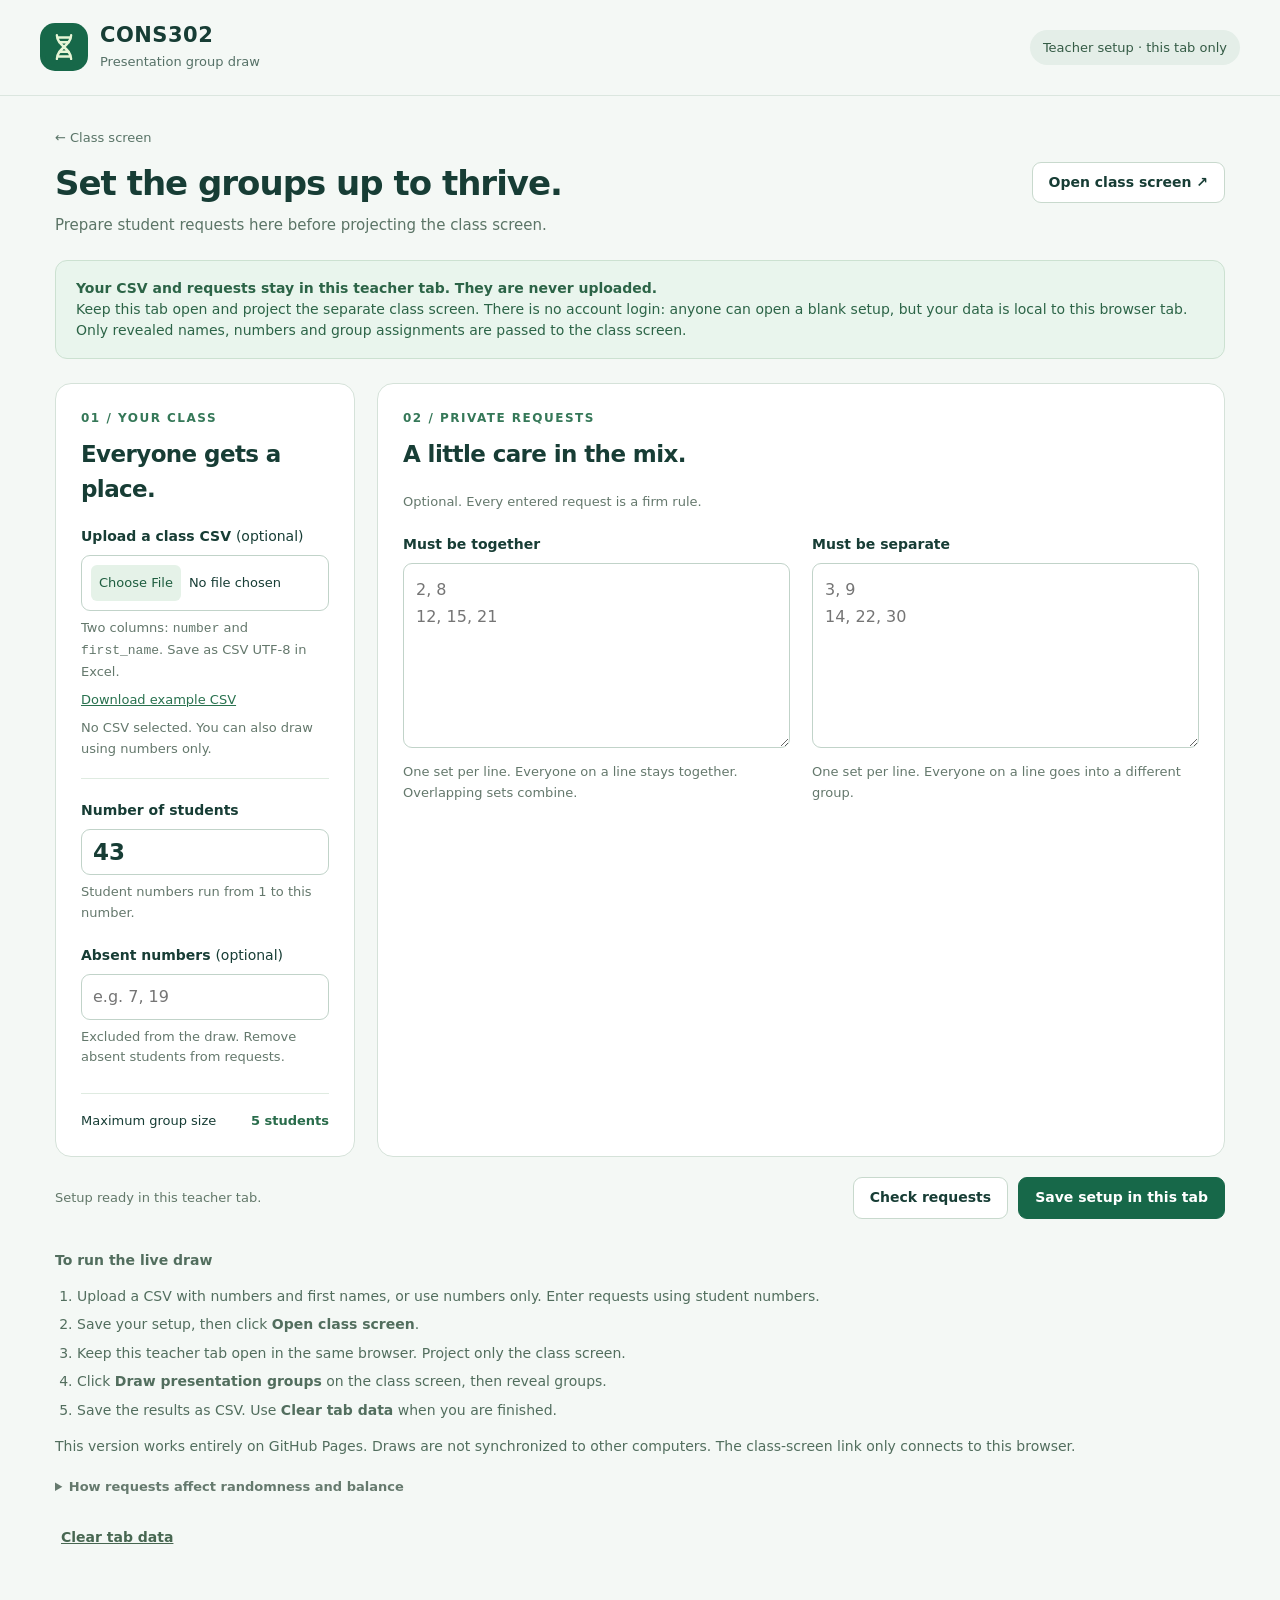
==== teacher.html @ 5602c48c "website initiatino" ====
<!doctype html><html lang="en"><head><meta charset="utf-8"><meta name="viewport" content="width=device-width,initial-scale=1"><title>Teacher Setup · CONS302 Presentation Group Draw</title><meta name="robots" content="noindex"><link rel="icon" href="favicon.svg" type="image/svg+xml"><link rel="stylesheet" href="styles.css"><script type="module" src="teacher.js"></script></head><body><header class="site-header"><a href="index.html" class="course-brand"><span class="brand-icon"><img src="favicon.svg" alt=""></span><span><strong>CONS302</strong><small>Presentation group draw</small></span></a><span class="private-badge">Teacher setup · this tab only</span></header><main class="teacher-main"><div class="teacher-heading"><div><a href="index.html" class="back-link">← Class screen</a><h1>Set the groups up to thrive.</h1><p>Prepare student requests here before projecting the class screen.</p></div><a id="open" class="button secondary" href="#" target="_blank" rel="noopener noreferrer" aria-disabled="true">Open class screen ↗</a></div><div class="privacy-note"><p><strong>Your CSV and requests stay in this teacher tab. They are never uploaded.</strong><br>Keep this tab open and project the separate class screen. There is no account login: anyone can open a blank setup, but your data is local to this browser tab. Only revealed names, numbers and group assignments are passed to the class screen.</p></div><div id="error" class="notice error message" role="alert" hidden></div><div id="notice" class="notice success message" role="status" hidden></div><p id="storage-warning" class="offline-warning" hidden></p><div id="locked" class="locked-banner" hidden><div><strong>The current draw is locked.</strong><p id="locked-info"></p></div><div class="result-actions"><button id="download" class="button secondary" hidden>Save current results</button><button id="reset" class="button secondary">Start a new draw</button></div></div><form id="form"><fieldset id="fields" class="teacher-fields"><section class="setup-card"><span class="section-label">01 / YOUR CLASS</span><h2>Everyone gets a place.</h2><div class="csv-upload"><label for="csv-file">Upload a class CSV <span>(optional)</span></label><input id="csv-file" type="file" accept=".csv,text/csv" aria-describedby="csv-help roster-status"><p id="csv-help" class="field-help">Two columns: <code>number</code> and <code>first_name</code>. Save as CSV UTF-8 in Excel.</p><a class="help-link csv-template" href="roster-template.csv" download>Download example CSV</a><p id="roster-status" class="field-help" role="status"></p><details id="roster-preview" class="roster-preview" hidden><summary>Review imported names</summary><div class="roster-scroll"><table><thead><tr><th scope="col">Number</th><th scope="col">First name</th></tr></thead><tbody id="roster-list"></tbody></table></div></details><button id="remove-roster" class="button text" type="button" hidden>Remove names / use numbers only</button></div><label for="count">Number of students</label><input id="count" type="number" min="1" max="100" value="43" required><p id="count-help" class="field-help">Student numbers run from 1 to this number.</p><label for="absent">Absent numbers <span>(optional)</span></label><input id="absent" placeholder="e.g. 7, 19" autocomplete="off"><p class="field-help">Excluded from the draw. Remove absent students from requests.</p><div class="capacity"><span>Maximum group size</span><strong>5 students</strong></div></section><section class="setup-card requests-card"><span class="section-label">02 / PRIVATE REQUESTS</span><h2>A little care in the mix.</h2><p class="field-help">Optional. Every entered request is a firm rule.</p><div class="request-columns"><div><label for="together">Must be together</label><textarea id="together" placeholder="2, 8&#10;12, 15, 21" spellcheck="false" autocomplete="off"></textarea><p class="field-help">One set per line. Everyone on a line stays together. Overlapping sets combine.</p></div><div><label for="apart">Must be separate</label><textarea id="apart" placeholder="3, 9&#10;14, 22, 30" spellcheck="false" autocomplete="off"></textarea><p class="field-help">One set per line. Everyone on a line goes into a different group.</p></div></div></section></fieldset><div class="save-bar"><span id="save-status">Ready to prepare your class.</span><div><button id="check" class="button secondary" type="button">Check requests</button><button id="save" class="button" type="submit">Save setup in this tab</button></div></div></form><div class="guide"><p><strong>To run the live draw</strong></p><ol><li>Upload a CSV with numbers and first names, or use numbers only. Enter requests using student numbers.</li><li>Save your setup, then click <strong>Open class screen</strong>.</li><li>Keep this teacher tab open in the same browser. Project only the class screen.</li><li>Click <strong>Draw presentation groups</strong> on the class screen, then reveal groups.</li><li>Save the results as CSV. Use <strong>Clear tab data</strong> when you are finished.</li></ol><p>This version works entirely on GitHub Pages. Draws are not synchronized to other computers. The class-screen link only connects to this browser.</p></div><details class="draw-explanation"><summary>How requests affect randomness and balance</summary><p>The app uses the fewest groups needed and first tries to balance their sizes. Sizes may vary to honor requests. With requests, randomized search finds a valid arrangement; it does not give every possible arrangement an equal probability. No rule is silently ignored.</p></details><button id="clear" class="button text" style="margin-top:20px">Clear tab data</button></main><dialog id="confirm-dialog"><h2 id="confirm-title">Start a new draw?</h2><p id="confirm-description"></p><div class="result-actions"><button id="cancel" class="button secondary">Cancel</button><button id="confirm" class="button">Confirm</button></div></dialog><noscript><p class="notice error">Enable JavaScript to use teacher setup.</p></noscript></body></html>
---- styles.css ----
/* CONS302 — no external fonts, scripts or services */
:root{--background:#f4f8f5;--primary:#176849;--border:#d4e2db;color-scheme:light}button,input,textarea{font:inherit}input,textarea{width:100%;border:1px solid #c1d3c9;padding:11px;background:white;color:#173d35}input:focus,textarea:focus{outline:3px solid #a8dabe;outline-offset:1px}button:disabled{opacity:.5}.button{display:inline-flex;align-items:center;justify-content:center;gap:8px;background:#176849;color:white;border:1px solid #176849;border-radius:9px;min-height:41px;padding:10px 16px;font-weight:650;font-size:14px;text-decoration:none;line-height:1.35}.button:hover:not(:disabled){background:#125739}.button.secondary{background:white;color:#173d35;border-color:#c8d9cd}.button.secondary:hover:not(:disabled){background:#e5f0e8}.button.text{background:none;color:#476751;border:0;text-decoration:underline;padding:6px}.brand-icon img{width:38px;height:38px}.section-label{font-size:12px}.message{white-space:pre-line}[hidden]{display:none!important}fieldset{border:0;padding:0;margin:0;min-width:0}dialog{border:1px solid #d4e2db;border-radius:16px;padding:25px;color:#173d35;max-width:440px;width:calc(100% - 36px)}dialog::backdrop{background:#153e35aa}dialog h2{font-size:23px;margin-bottom:13px}dialog p{font-size:15px;line-height:1.6;color:#5b7061}dialog .result-actions{margin-top:22px;justify-content:flex-end}.connection-note{font-size:13px;color:#64776b;line-height:1.5;margin-bottom:16px}.setup-card label{display:block}.help-link{color:#28714e}.offline-warning{font-size:14px;color:#714f0f;background:#fff2d3;border-radius:10px;padding:13px}.teacher-main>.notice{margin-bottom:20px}.save-bar .button{white-space:normal}.seed-spaces span{display:block}.guide{font-size:14px;color:#526e5e;line-height:1.6}.guide p{margin:10px 0}.guide ol{padding-left:22px}.guide li{margin-bottom:6px}
*{box-sizing:border-box}body{margin:0;background:var(--background);color:#173d35;font-family:ui-sans-serif,system-ui,-apple-system,BlinkMacSystemFont,'Segoe UI',sans-serif;font-size:16px;line-height:1.5}button,a,input,textarea{touch-action:manipulation}button{cursor:pointer}button:disabled{cursor:default}a{color:inherit}h1,h2,h3,p{margin:0}h1,h2,h3{font-weight:650}button:focus-visible,a:focus-visible{outline:3px solid #d7a01f;outline-offset:4px}.site-header{max-width:1440px;margin:auto;padding:23px 40px;display:flex;align-items:center;justify-content:space-between;gap:24px;border-bottom:1px solid #dbe6df}.course-brand{display:flex;align-items:center;gap:12px;text-decoration:none;flex-shrink:0}.brand-icon{background:#176849;color:white;width:48px;height:48px;border-radius:15px;display:grid;place-items:center}.course-brand strong{display:block;font-size:21px;line-height:1.2;letter-spacing:.5px}.course-brand small{font-size:13px;color:#567167;display:block;margin-top:4px}.site-header nav{display:flex;align-items:center;gap:24px}.class-screen-label{font-size:14px;color:#597067}.teacher-link{font-size:13px;display:flex;align-items:center;gap:6px;text-decoration:none}.teacher-link:hover{text-decoration:underline}.projection-button{background:white!important;height:39px!important}.board-main{max-width:1440px;margin:auto;padding:28px 40px 24px}.welcome{display:grid;grid-template-columns:1.05fr 1fr;min-height:305px;gap:28px;align-items:center;margin-bottom:30px}.section-label{display:flex;gap:7px;align-items:center;font-size:12px;letter-spacing:1.5px;font-weight:700;color:#357858}.welcome h1{font-size:clamp(30px,3vw,43px);letter-spacing:-1.7px;line-height:1.12;margin:14px 0 14px;color:#143c30}.welcome h1>span{font-size:.86em;letter-spacing:-1.1px}.welcome p{color:#577367;font-size:17px;line-height:1.5}.draw-actions{display:flex;align-items:center;gap:10px;margin-top:23px;min-height:49px;flex-wrap:wrap}.draw-button{border-radius:11px!important;height:49px!important;padding:0 20px!important;font-size:15px!important;box-shadow:0 4px 0 #0d4934}.reveal-all{height:49px!important;border-radius:11px!important}.course-art{position:relative;min-width:0;border-radius:24px;overflow:hidden;height:290px;background:#eaf4ec}.course-art img{height:100%;width:100%;object-fit:cover}.art-caption{position:absolute;bottom:15px;left:20px;background:#ffffffdf;border:1px solid #d0e5d6;padding:6px 12px;border-radius:30px;font-size:12px;font-weight:650;color:#2e664f}.group-section{position:relative}.group-summary{display:flex;justify-content:space-between;align-items:center;gap:20px;margin-bottom:19px}.group-summary h2{font-size:22px;letter-spacing:-.6px;margin-bottom:4px}.group-summary p{font-size:14px;color:#60756b}.reveal-status{font-size:13px;background:#e3eee7;padding:7px 12px;border-radius:30px;color:#365f4e;white-space:nowrap}.group-grid{display:grid;grid-template-columns:repeat(3,minmax(0,1fr));gap:16px}.team-card{border:1px solid #d6e3da;background:white;border-radius:16px;overflow:hidden;min-height:165px;--team:#3c8659;--team-bg:#e8f5e9}.team-card.river{--team:#207b88;--team-bg:#e7f4f7}.team-card.sun{--team:#916e20;--team-bg:#fbf3d8}.team-heading{display:flex;align-items:center;gap:9px;padding:14px 17px;border-bottom:1px solid #edf2ed}.group-icon{width:32px;height:32px;display:grid;place-items:center;border-radius:9px;color:var(--team);background:var(--team-bg);flex-shrink:0}.team-heading h3{font-size:16px;letter-spacing:-.2px}.team-heading>span:last-child{margin-left:auto;font-size:12px;color:#6b7c71}.student-numbers{padding:19px 17px;display:flex;flex-wrap:wrap;gap:10px;align-items:center;min-height:104px}.student-number{height:49px;min-width:49px;padding:0 9px;border-radius:50%;display:grid;place-items:center;background:var(--team-bg);color:var(--team);border:1px solid color-mix(in srgb,var(--team) 22%,white);font-size:23px;font-weight:750;font-variant-numeric:tabular-nums}.seed-spaces{display:flex;gap:8px}.seed-spaces span{width:32px;height:32px;border-radius:50%;border:1px dashed #ccdbce;background:#f8faf7}.student-numbers>p{width:100%;font-size:13px;color:#738376;margin-top:-4px}.is-revealed{box-shadow:inset 0 -3px var(--team)}.is-revealed .student-numbers{animation:sprout .3s ease-out}.board-footer{display:flex;justify-content:space-between;align-items:center;gap:20px;margin-top:23px;padding:0 2px;color:#6d8073;font-size:13px}.result-actions{display:flex;gap:10px;flex-wrap:wrap}.finished-label{display:flex;gap:8px;align-items:center;font-weight:600;color:#206a46;font-size:15px}.notice{display:flex;align-items:center;justify-content:space-between;gap:12px;padding:14px 18px;border:1px solid;border-radius:12px;margin:16px 0;font-size:14px}.error{color:#852e26;background:#fff0ed;border-color:#efc1b7}.success{color:#1d6846;background:#e6f5e9;border-color:#add6b9;justify-content:flex-start}.countdown-overlay{position:fixed;inset:0;z-index:30;background:#143c30f2;display:flex;align-items:center;justify-content:center;flex-direction:column;color:#d5eccf;gap:16px}.countdown-overlay strong{font-size:120px;line-height:1.2;color:#ffe294}.countdown-overlay>span{font-size:21px}.projected .teacher-link,.projected .class-screen-label{display:none}.projected .welcome{min-height:220px}.projected .course-art{height:230px}.projected .welcome h1{font-size:34px}.projected .welcome-copy>p{display:none}.teacher-main{max-width:1250px;margin:auto;padding:32px 40px 50px}.teacher-heading{display:flex;align-items:center;justify-content:space-between;gap:24px;margin-bottom:24px}.back-link{font-size:13px;display:flex;align-items:center;gap:5px;text-decoration:none;color:#597467;margin-bottom:16px}.teacher-heading h1{font-size:34px;letter-spacing:-1px;line-height:1.2;margin-bottom:10px}.teacher-heading p{font-size:15px;color:#5b7466}.private-badge{display:flex;align-items:center;gap:7px;background:#e4eee8;border-radius:30px;padding:8px 13px;color:#345b45;font-size:13px}.privacy-note{display:flex;align-items:center;gap:13px;border:1px solid #cce1d1;background:#e9f5ed;padding:17px 20px;border-radius:12px;margin-bottom:24px;color:#2c6447;font-size:14px}.privacy-note>svg{flex-shrink:0}.teacher-fields{margin:0;padding:0;border:0;min-width:0;display:grid;grid-template-columns:300px minmax(0,1fr);gap:22px}.setup-card{background:white;border:1px solid #d5e2d9;border-radius:16px;padding:25px;min-width:0}.setup-card h2{font-size:23px;letter-spacing:-.6px;margin:10px 0 20px}.setup-card label{display:block;font-size:14px;font-weight:650;margin:21px 0 8px}.setup-card label span{font-weight:400}.setup-card input{height:46px;border-radius:9px;font-size:16px}.setup-card input[type=number]{font-size:23px;font-weight:600}.field-help{font-size:13px;color:#64786c;line-height:1.6;margin-top:7px}.capacity{border-top:1px solid #dfebe1;margin-top:25px;padding-top:17px;display:flex;justify-content:space-between;font-size:13px;gap:12px}.capacity strong{color:#296c4b}.request-columns{display:grid;grid-template-columns:1fr 1fr;gap:22px}.request-columns textarea{min-height:185px;resize:vertical;border-radius:9px;font-size:16px;line-height:1.7;padding:12px}.save-bar{display:flex;justify-content:space-between;align-items:center;gap:18px;padding:20px 0}.save-bar>span{font-size:13px;color:#627869}.save-bar>div{display:flex;gap:10px}.save-bar button{height:42px;border-radius:9px}.draw-explanation{font-size:13px;color:#667a6e;max-width:780px;margin-top:20px}.draw-explanation summary{cursor:pointer;font-weight:600}.draw-explanation p{margin-top:10px;line-height:1.7}.locked-banner{display:flex;align-items:center;justify-content:space-between;gap:20px;background:#fff5d9;border:1px solid #e7d8a6;padding:20px;border-radius:12px;margin-bottom:24px;font-size:14px}.locked-banner p{margin-top:4px;color:#796331}.access-message{max-width:700px;margin:80px auto;padding:30px}.access-message h1{font-size:30px}.access-message p{margin:16px 0}.access-message a{text-decoration:underline}fieldset:disabled{opacity:.68}.loading-label{color:#63786a;font-size:15px}@keyframes sprout{from{opacity:0;transform:translateY(6px)}to{opacity:1;transform:translateY(0)}}@media(min-width:1500px){.course-art{height:310px}.welcome{margin-bottom:36px}.student-numbers{min-height:110px}}@media(max-width:1100px){.site-header,.board-main{padding-left:24px;padding-right:24px}.class-screen-label{display:none}.welcome{gap:20px}.course-art{height:270px}.teacher-main{padding:28px 24px}.teacher-fields{grid-template-columns:260px minmax(0,1fr)}.request-columns{grid-template-columns:1fr}.request-columns textarea{min-height:110px}.team-heading{padding:13px}.student-numbers{padding:16px 13px;gap:7px}.student-number{height:43px;min-width:43px;font-size:21px}}@media(max-width:760px){.site-header{padding:17px 20px;gap:12px}.site-header nav{gap:12px}.course-brand small{font-size:12px}.course-brand strong{font-size:19px}.brand-icon{width:42px;height:42px}.teacher-link{font-size:12px}.projection-button span{display:none}.board-main{padding:20px}.welcome{grid-template-columns:1fr;gap:18px;margin-bottom:25px}.welcome h1{font-size:37px}.welcome-copy>p{font-size:16px}.course-art{height:155px;grid-row:2;border-radius:15px}.course-art img{object-position:center 52%}.art-caption{bottom:10px;font-size:12px}.group-grid{grid-template-columns:repeat(2,minmax(0,1fr));gap:12px}.group-summary{align-items:flex-start;gap:12px;flex-wrap:wrap}.group-summary h2{font-size:21px}.team-heading{gap:7px;flex-wrap:wrap}.team-heading>span:last-child{width:100%;margin-left:39px;margin-top:-5px}.student-numbers{gap:7px;min-height:117px}.student-number{height:39px;min-width:39px;font-size:19px}.seed-spaces{gap:5px}.seed-spaces span{height:24px;width:24px}.board-footer{flex-direction:column;align-items:flex-start}.teacher-main{padding:25px 20px}.teacher-heading{display:block}.teacher-heading h1{font-size:29px}.teacher-heading>button,.teacher-heading>a{margin-top:17px}.teacher-fields{grid-template-columns:1fr}.request-columns{grid-template-columns:1fr 1fr}.private-badge{font-size:12px;max-width:145px}.save-bar{align-items:flex-start;flex-direction:column}.save-bar>div{flex-wrap:wrap}.locked-banner{align-items:flex-start;flex-direction:column}.projected .course-art{display:none}.projected .welcome{min-height:180px}.privacy-note{align-items:flex-start}.setup-card{padding:20px}}@media(max-width:430px){.teacher-link{max-width:60px}.teacher-link svg{display:none}.course-brand small{max-width:140px}.request-columns{grid-template-columns:1fr}.team-heading h3{font-size:15px}.team-heading>span:last-child{font-size:12px}.student-number{height:35px;min-width:35px;font-size:18px}.student-numbers{gap:6px}.seed-spaces span{height:20px;width:20px}.seed-spaces{gap:4px}.group-summary p{font-size:13px}.draw-button{font-size:14px!important;padding:0 15px!important}.welcome h1{font-size:32px}}@media(prefers-reduced-motion:reduce){*{animation:none!important;transition:none!important}}@media print{.site-header nav,.course-art,.draw-actions,.board-footer,.section-label{display:none!important}.site-header{padding:10px 0}.board-main{padding:0}.welcome{display:block;min-height:0;margin:20px 0}.welcome h1{font-size:25px}.welcome-copy>p{display:none}.group-grid{grid-template-columns:repeat(3,1fr)}.team-card{break-inside:avoid;min-height:130px}.team-heading>span:last-child{display:none}.student-number{font-size:17px;min-width:31px;height:31px}.student-numbers{padding:13px;gap:5px;min-height:75px}body{background:white}}
.csv-upload{border-bottom:1px solid #dfebe1;padding-bottom:18px;margin-bottom:20px}.csv-upload>label{margin-top:0}.csv-upload input[type=file]{height:auto;font-size:13px;max-width:100%;padding:9px;overflow:hidden}.csv-upload input::file-selector-button{font:inherit;border:0;border-radius:6px;background:#e5f2e8;color:#1e5d3f;padding:8px;margin-right:8px;cursor:pointer}.csv-template{font-size:13px;display:inline-block;margin-top:8px}.csv-upload code{font-size:13px}.roster-preview{font-size:13px;margin:12px 0}.roster-preview summary{cursor:pointer;font-weight:650}.roster-scroll{max-height:220px;overflow:auto;margin-top:10px}.roster-scroll table{width:100%;border-collapse:collapse;text-align:left}.roster-scroll th,.roster-scroll td{padding:6px;border-bottom:1px solid #e1eae3;overflow-wrap:anywhere}.roster-scroll th{background:#f0f6f2;position:sticky;top:0}.csv-upload .button.text{font-size:12px;text-align:left;padding:5px 0}.student-numbers.with-names{display:grid;grid-template-columns:1fr;gap:9px;align-content:start;padding:15px 18px}.named-student{display:flex;align-items:center;gap:11px;min-width:0}.named-student .student-number{min-width:32px;width:32px;height:32px;font-size:14px;flex-shrink:0}.first-name{font-size:19px;font-weight:650;line-height:1.25;overflow-wrap:anywhere;color:#234736}.projected .first-name{font-size:22px}@media(max-width:760px){.student-numbers.with-names{padding:13px;gap:10px}.named-student{gap:8px}.first-name,.projected .first-name{font-size:17px}.named-student .student-number{min-width:29px;width:29px;height:29px;font-size:13px}}@media print{.student-numbers.with-names{padding:10px 13px;gap:5px}.named-student .student-number{min-width:24px;width:24px;height:24px;font-size:12px}.first-name,.projected .first-name{font-size:14px}.team-card{break-inside:avoid}}
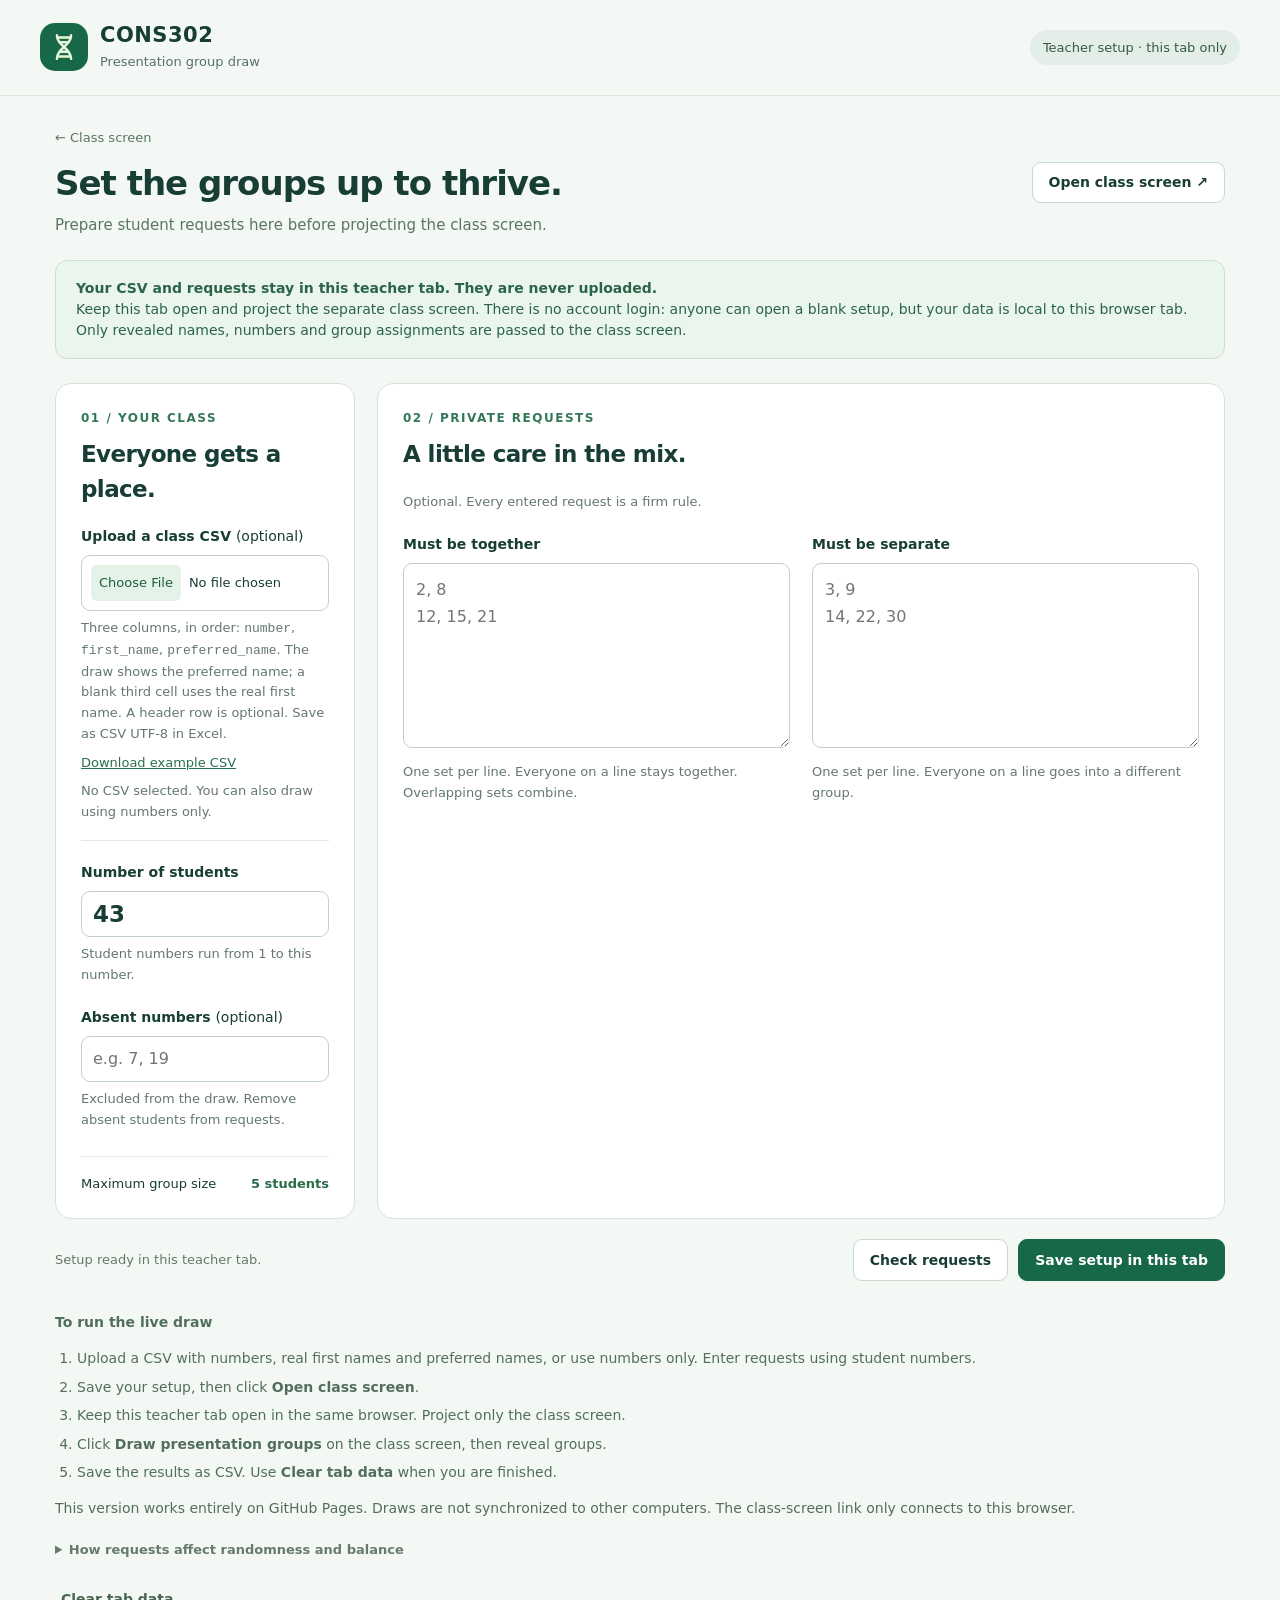
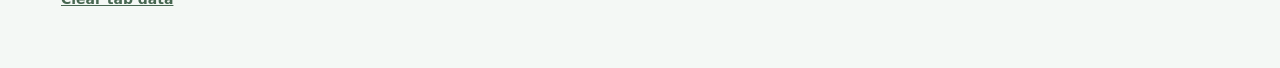
==== commit c27b0501: "show preferred names" ====
--- a/teacher.html
+++ b/teacher.html
@@ -1 +1 @@
-<!doctype html><html lang="en"><head><meta charset="utf-8"><meta name="viewport" content="width=device-width,initial-scale=1"><title>Teacher Setup · CONS302 Presentation Group Draw</title><meta name="robots" content="noindex"><link rel="icon" href="favicon.svg" type="image/svg+xml"><link rel="stylesheet" href="styles.css"><script type="module" src="teacher.js"></script></head><body><header class="site-header"><a href="index.html" class="course-brand"><span class="brand-icon"><img src="favicon.svg" alt=""></span><span><strong>CONS302</strong><small>Presentation group draw</small></span></a><span class="private-badge">Teacher setup · this tab only</span></header><main class="teacher-main"><div class="teacher-heading"><div><a href="index.html" class="back-link">← Class screen</a><h1>Set the groups up to thrive.</h1><p>Prepare student requests here before projecting the class screen.</p></div><a id="open" class="button secondary" href="#" target="_blank" rel="noopener noreferrer" aria-disabled="true">Open class screen ↗</a></div><div class="privacy-note"><p><strong>Your CSV and requests stay in this teacher tab. They are never uploaded.</strong><br>Keep this tab open and project the separate class screen. There is no account login: anyone can open a blank setup, but your data is local to this browser tab. Only revealed names, numbers and group assignments are passed to the class screen.</p></div><div id="error" class="notice error message" role="alert" hidden></div><div id="notice" class="notice success message" role="status" hidden></div><p id="storage-warning" class="offline-warning" hidden></p><div id="locked" class="locked-banner" hidden><div><strong>The current draw is locked.</strong><p id="locked-info"></p></div><div class="result-actions"><button id="download" class="button secondary" hidden>Save current results</button><button id="reset" class="button secondary">Start a new draw</button></div></div><form id="form"><fieldset id="fields" class="teacher-fields"><section class="setup-card"><span class="section-label">01 / YOUR CLASS</span><h2>Everyone gets a place.</h2><div class="csv-upload"><label for="csv-file">Upload a class CSV <span>(optional)</span></label><input id="csv-file" type="file" accept=".csv,text/csv" aria-describedby="csv-help roster-status"><p id="csv-help" class="field-help">Two columns: <code>number</code> and <code>first_name</code>. Save as CSV UTF-8 in Excel.</p><a class="help-link csv-template" href="roster-template.csv" download>Download example CSV</a><p id="roster-status" class="field-help" role="status"></p><details id="roster-preview" class="roster-preview" hidden><summary>Review imported names</summary><div class="roster-scroll"><table><thead><tr><th scope="col">Number</th><th scope="col">First name</th></tr></thead><tbody id="roster-list"></tbody></table></div></details><button id="remove-roster" class="button text" type="button" hidden>Remove names / use numbers only</button></div><label for="count">Number of students</label><input id="count" type="number" min="1" max="100" value="43" required><p id="count-help" class="field-help">Student numbers run from 1 to this number.</p><label for="absent">Absent numbers <span>(optional)</span></label><input id="absent" placeholder="e.g. 7, 19" autocomplete="off"><p class="field-help">Excluded from the draw. Remove absent students from requests.</p><div class="capacity"><span>Maximum group size</span><strong>5 students</strong></div></section><section class="setup-card requests-card"><span class="section-label">02 / PRIVATE REQUESTS</span><h2>A little care in the mix.</h2><p class="field-help">Optional. Every entered request is a firm rule.</p><div class="request-columns"><div><label for="together">Must be together</label><textarea id="together" placeholder="2, 8&#10;12, 15, 21" spellcheck="false" autocomplete="off"></textarea><p class="field-help">One set per line. Everyone on a line stays together. Overlapping sets combine.</p></div><div><label for="apart">Must be separate</label><textarea id="apart" placeholder="3, 9&#10;14, 22, 30" spellcheck="false" autocomplete="off"></textarea><p class="field-help">One set per line. Everyone on a line goes into a different group.</p></div></div></section></fieldset><div class="save-bar"><span id="save-status">Ready to prepare your class.</span><div><button id="check" class="button secondary" type="button">Check requests</button><button id="save" class="button" type="submit">Save setup in this tab</button></div></div></form><div class="guide"><p><strong>To run the live draw</strong></p><ol><li>Upload a CSV with numbers and first names, or use numbers only. Enter requests using student numbers.</li><li>Save your setup, then click <strong>Open class screen</strong>.</li><li>Keep this teacher tab open in the same browser. Project only the class screen.</li><li>Click <strong>Draw presentation groups</strong> on the class screen, then reveal groups.</li><li>Save the results as CSV. Use <strong>Clear tab data</strong> when you are finished.</li></ol><p>This version works entirely on GitHub Pages. Draws are not synchronized to other computers. The class-screen link only connects to this browser.</p></div><details class="draw-explanation"><summary>How requests affect randomness and balance</summary><p>The app uses the fewest groups needed and first tries to balance their sizes. Sizes may vary to honor requests. With requests, randomized search finds a valid arrangement; it does not give every possible arrangement an equal probability. No rule is silently ignored.</p></details><button id="clear" class="button text" style="margin-top:20px">Clear tab data</button></main><dialog id="confirm-dialog"><h2 id="confirm-title">Start a new draw?</h2><p id="confirm-description"></p><div class="result-actions"><button id="cancel" class="button secondary">Cancel</button><button id="confirm" class="button">Confirm</button></div></dialog><noscript><p class="notice error">Enable JavaScript to use teacher setup.</p></noscript></body></html>
+<!doctype html><html lang="en"><head><meta charset="utf-8"><meta name="viewport" content="width=device-width,initial-scale=1"><title>Teacher Setup · CONS302 Presentation Group Draw</title><meta name="robots" content="noindex"><link rel="icon" href="favicon.svg" type="image/svg+xml"><link rel="stylesheet" href="styles.css"><script type="module" src="teacher.js"></script></head><body><header class="site-header"><a href="index.html" class="course-brand"><span class="brand-icon"><img src="favicon.svg" alt=""></span><span><strong>CONS302</strong><small>Presentation group draw</small></span></a><span class="private-badge">Teacher setup · this tab only</span></header><main class="teacher-main"><div class="teacher-heading"><div><a href="index.html" class="back-link">← Class screen</a><h1>Set the groups up to thrive.</h1><p>Prepare student requests here before projecting the class screen.</p></div><a id="open" class="button secondary" href="#" target="_blank" rel="noopener noreferrer" aria-disabled="true">Open class screen ↗</a></div><div class="privacy-note"><p><strong>Your CSV and requests stay in this teacher tab. They are never uploaded.</strong><br>Keep this tab open and project the separate class screen. There is no account login: anyone can open a blank setup, but your data is local to this browser tab. Only revealed names, numbers and group assignments are passed to the class screen.</p></div><div id="error" class="notice error message" role="alert" hidden></div><div id="notice" class="notice success message" role="status" hidden></div><p id="storage-warning" class="offline-warning" hidden></p><div id="locked" class="locked-banner" hidden><div><strong>The current draw is locked.</strong><p id="locked-info"></p></div><div class="result-actions"><button id="download" class="button secondary" hidden>Save current results</button><button id="reset" class="button secondary">Start a new draw</button></div></div><form id="form"><fieldset id="fields" class="teacher-fields"><section class="setup-card"><span class="section-label">01 / YOUR CLASS</span><h2>Everyone gets a place.</h2><div class="csv-upload"><label for="csv-file">Upload a class CSV <span>(optional)</span></label><input id="csv-file" type="file" accept=".csv,text/csv" aria-describedby="csv-help roster-status"><p id="csv-help" class="field-help">Three columns, in order: <code>number</code>, <code>first_name</code>, <code>preferred_name</code>. The draw shows the preferred name; a blank third cell uses the real first name. A header row is optional. Save as CSV UTF-8 in Excel.</p><a class="help-link csv-template" href="roster-template.csv" download>Download example CSV</a><p id="roster-status" class="field-help" role="status"></p><details id="roster-preview" class="roster-preview" hidden><summary>Review imported names</summary><div class="roster-scroll"><table><thead><tr><th scope="col">Number</th><th scope="col">Real first name</th><th scope="col">Display name</th></tr></thead><tbody id="roster-list"></tbody></table></div></details><button id="remove-roster" class="button text" type="button" hidden>Remove names / use numbers only</button></div><label for="count">Number of students</label><input id="count" type="number" min="1" max="100" value="43" required><p id="count-help" class="field-help">Student numbers run from 1 to this number.</p><label for="absent">Absent numbers <span>(optional)</span></label><input id="absent" placeholder="e.g. 7, 19" autocomplete="off"><p class="field-help">Excluded from the draw. Remove absent students from requests.</p><div class="capacity"><span>Maximum group size</span><strong>5 students</strong></div></section><section class="setup-card requests-card"><span class="section-label">02 / PRIVATE REQUESTS</span><h2>A little care in the mix.</h2><p class="field-help">Optional. Every entered request is a firm rule.</p><div class="request-columns"><div><label for="together">Must be together</label><textarea id="together" placeholder="2, 8&#10;12, 15, 21" spellcheck="false" autocomplete="off"></textarea><p class="field-help">One set per line. Everyone on a line stays together. Overlapping sets combine.</p></div><div><label for="apart">Must be separate</label><textarea id="apart" placeholder="3, 9&#10;14, 22, 30" spellcheck="false" autocomplete="off"></textarea><p class="field-help">One set per line. Everyone on a line goes into a different group.</p></div></div></section></fieldset><div class="save-bar"><span id="save-status">Ready to prepare your class.</span><div><button id="check" class="button secondary" type="button">Check requests</button><button id="save" class="button" type="submit">Save setup in this tab</button></div></div></form><div class="guide"><p><strong>To run the live draw</strong></p><ol><li>Upload a CSV with numbers, real first names and preferred names, or use numbers only. Enter requests using student numbers.</li><li>Save your setup, then click <strong>Open class screen</strong>.</li><li>Keep this teacher tab open in the same browser. Project only the class screen.</li><li>Click <strong>Draw presentation groups</strong> on the class screen, then reveal groups.</li><li>Save the results as CSV. Use <strong>Clear tab data</strong> when you are finished.</li></ol><p>This version works entirely on GitHub Pages. Draws are not synchronized to other computers. The class-screen link only connects to this browser.</p></div><details class="draw-explanation"><summary>How requests affect randomness and balance</summary><p>The app uses the fewest groups needed and first tries to balance their sizes. Sizes may vary to honor requests. With requests, randomized search finds a valid arrangement; it does not give every possible arrangement an equal probability. No rule is silently ignored.</p></details><button id="clear" class="button text" style="margin-top:20px">Clear tab data</button></main><dialog id="confirm-dialog"><h2 id="confirm-title">Start a new draw?</h2><p id="confirm-description"></p><div class="result-actions"><button id="cancel" class="button secondary">Cancel</button><button id="confirm" class="button">Confirm</button></div></dialog><noscript><p class="notice error">Enable JavaScript to use teacher setup.</p></noscript></body></html>
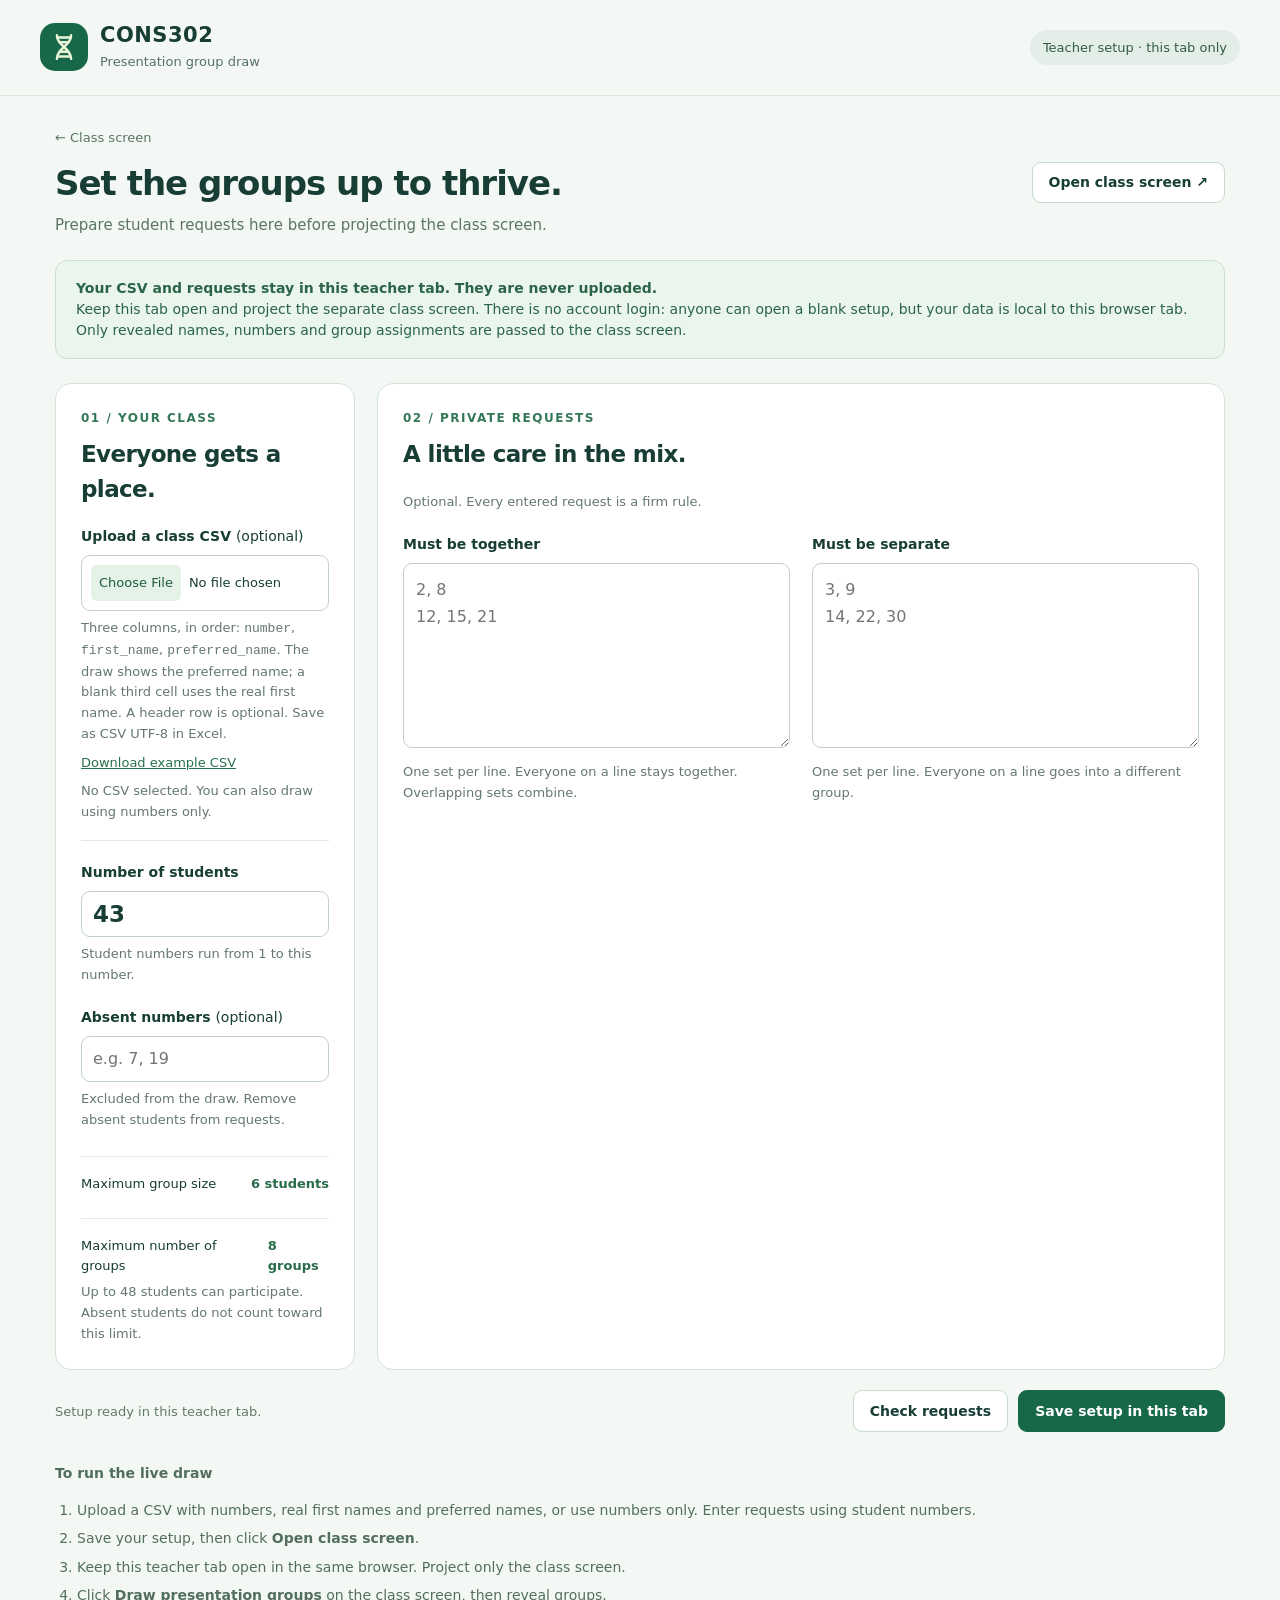
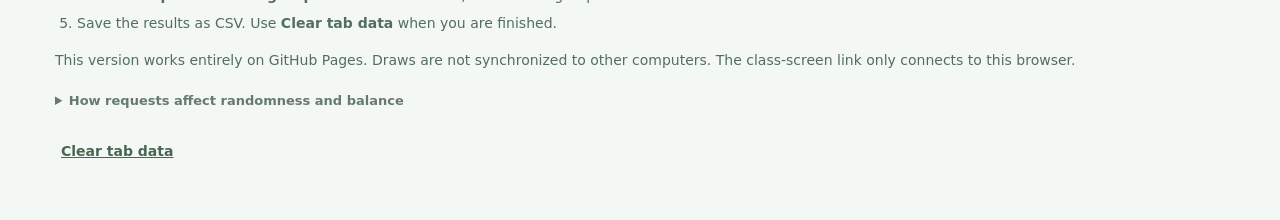
==== commit 378cd9ef: "8 groups only" ====
--- a/teacher.html
+++ b/teacher.html
@@ -1 +1 @@
-<!doctype html><html lang="en"><head><meta charset="utf-8"><meta name="viewport" content="width=device-width,initial-scale=1"><title>Teacher Setup · CONS302 Presentation Group Draw</title><meta name="robots" content="noindex"><link rel="icon" href="favicon.svg" type="image/svg+xml"><link rel="stylesheet" href="styles.css"><script type="module" src="teacher.js"></script></head><body><header class="site-header"><a href="index.html" class="course-brand"><span class="brand-icon"><img src="favicon.svg" alt=""></span><span><strong>CONS302</strong><small>Presentation group draw</small></span></a><span class="private-badge">Teacher setup · this tab only</span></header><main class="teacher-main"><div class="teacher-heading"><div><a href="index.html" class="back-link">← Class screen</a><h1>Set the groups up to thrive.</h1><p>Prepare student requests here before projecting the class screen.</p></div><a id="open" class="button secondary" href="#" target="_blank" rel="noopener noreferrer" aria-disabled="true">Open class screen ↗</a></div><div class="privacy-note"><p><strong>Your CSV and requests stay in this teacher tab. They are never uploaded.</strong><br>Keep this tab open and project the separate class screen. There is no account login: anyone can open a blank setup, but your data is local to this browser tab. Only revealed names, numbers and group assignments are passed to the class screen.</p></div><div id="error" class="notice error message" role="alert" hidden></div><div id="notice" class="notice success message" role="status" hidden></div><p id="storage-warning" class="offline-warning" hidden></p><div id="locked" class="locked-banner" hidden><div><strong>The current draw is locked.</strong><p id="locked-info"></p></div><div class="result-actions"><button id="download" class="button secondary" hidden>Save current results</button><button id="reset" class="button secondary">Start a new draw</button></div></div><form id="form"><fieldset id="fields" class="teacher-fields"><section class="setup-card"><span class="section-label">01 / YOUR CLASS</span><h2>Everyone gets a place.</h2><div class="csv-upload"><label for="csv-file">Upload a class CSV <span>(optional)</span></label><input id="csv-file" type="file" accept=".csv,text/csv" aria-describedby="csv-help roster-status"><p id="csv-help" class="field-help">Three columns, in order: <code>number</code>, <code>first_name</code>, <code>preferred_name</code>. The draw shows the preferred name; a blank third cell uses the real first name. A header row is optional. Save as CSV UTF-8 in Excel.</p><a class="help-link csv-template" href="roster-template.csv" download>Download example CSV</a><p id="roster-status" class="field-help" role="status"></p><details id="roster-preview" class="roster-preview" hidden><summary>Review imported names</summary><div class="roster-scroll"><table><thead><tr><th scope="col">Number</th><th scope="col">Real first name</th><th scope="col">Display name</th></tr></thead><tbody id="roster-list"></tbody></table></div></details><button id="remove-roster" class="button text" type="button" hidden>Remove names / use numbers only</button></div><label for="count">Number of students</label><input id="count" type="number" min="1" max="100" value="43" required><p id="count-help" class="field-help">Student numbers run from 1 to this number.</p><label for="absent">Absent numbers <span>(optional)</span></label><input id="absent" placeholder="e.g. 7, 19" autocomplete="off"><p class="field-help">Excluded from the draw. Remove absent students from requests.</p><div class="capacity"><span>Maximum group size</span><strong>5 students</strong></div></section><section class="setup-card requests-card"><span class="section-label">02 / PRIVATE REQUESTS</span><h2>A little care in the mix.</h2><p class="field-help">Optional. Every entered request is a firm rule.</p><div class="request-columns"><div><label for="together">Must be together</label><textarea id="together" placeholder="2, 8&#10;12, 15, 21" spellcheck="false" autocomplete="off"></textarea><p class="field-help">One set per line. Everyone on a line stays together. Overlapping sets combine.</p></div><div><label for="apart">Must be separate</label><textarea id="apart" placeholder="3, 9&#10;14, 22, 30" spellcheck="false" autocomplete="off"></textarea><p class="field-help">One set per line. Everyone on a line goes into a different group.</p></div></div></section></fieldset><div class="save-bar"><span id="save-status">Ready to prepare your class.</span><div><button id="check" class="button secondary" type="button">Check requests</button><button id="save" class="button" type="submit">Save setup in this tab</button></div></div></form><div class="guide"><p><strong>To run the live draw</strong></p><ol><li>Upload a CSV with numbers, real first names and preferred names, or use numbers only. Enter requests using student numbers.</li><li>Save your setup, then click <strong>Open class screen</strong>.</li><li>Keep this teacher tab open in the same browser. Project only the class screen.</li><li>Click <strong>Draw presentation groups</strong> on the class screen, then reveal groups.</li><li>Save the results as CSV. Use <strong>Clear tab data</strong> when you are finished.</li></ol><p>This version works entirely on GitHub Pages. Draws are not synchronized to other computers. The class-screen link only connects to this browser.</p></div><details class="draw-explanation"><summary>How requests affect randomness and balance</summary><p>The app uses the fewest groups needed and first tries to balance their sizes. Sizes may vary to honor requests. With requests, randomized search finds a valid arrangement; it does not give every possible arrangement an equal probability. No rule is silently ignored.</p></details><button id="clear" class="button text" style="margin-top:20px">Clear tab data</button></main><dialog id="confirm-dialog"><h2 id="confirm-title">Start a new draw?</h2><p id="confirm-description"></p><div class="result-actions"><button id="cancel" class="button secondary">Cancel</button><button id="confirm" class="button">Confirm</button></div></dialog><noscript><p class="notice error">Enable JavaScript to use teacher setup.</p></noscript></body></html>
+<!doctype html><html lang="en"><head><meta charset="utf-8"><meta name="viewport" content="width=device-width,initial-scale=1"><title>Teacher Setup · CONS302 Presentation Group Draw</title><meta name="robots" content="noindex"><link rel="icon" href="favicon.svg" type="image/svg+xml"><link rel="stylesheet" href="styles.css"><script type="module" src="teacher.js"></script></head><body><header class="site-header"><a href="index.html" class="course-brand"><span class="brand-icon"><img src="favicon.svg" alt=""></span><span><strong>CONS302</strong><small>Presentation group draw</small></span></a><span class="private-badge">Teacher setup · this tab only</span></header><main class="teacher-main"><div class="teacher-heading"><div><a href="index.html" class="back-link">← Class screen</a><h1>Set the groups up to thrive.</h1><p>Prepare student requests here before projecting the class screen.</p></div><a id="open" class="button secondary" href="#" target="_blank" rel="noopener noreferrer" aria-disabled="true">Open class screen ↗</a></div><div class="privacy-note"><p><strong>Your CSV and requests stay in this teacher tab. They are never uploaded.</strong><br>Keep this tab open and project the separate class screen. There is no account login: anyone can open a blank setup, but your data is local to this browser tab. Only revealed names, numbers and group assignments are passed to the class screen.</p></div><div id="error" class="notice error message" role="alert" hidden></div><div id="notice" class="notice success message" role="status" hidden></div><p id="storage-warning" class="offline-warning" hidden></p><div id="locked" class="locked-banner" hidden><div><strong>The current draw is locked.</strong><p id="locked-info"></p></div><div class="result-actions"><button id="download" class="button secondary" hidden>Save current results</button><button id="reset" class="button secondary">Start a new draw</button></div></div><form id="form"><fieldset id="fields" class="teacher-fields"><section class="setup-card"><span class="section-label">01 / YOUR CLASS</span><h2>Everyone gets a place.</h2><div class="csv-upload"><label for="csv-file">Upload a class CSV <span>(optional)</span></label><input id="csv-file" type="file" accept=".csv,text/csv" aria-describedby="csv-help roster-status"><p id="csv-help" class="field-help">Three columns, in order: <code>number</code>, <code>first_name</code>, <code>preferred_name</code>. The draw shows the preferred name; a blank third cell uses the real first name. A header row is optional. Save as CSV UTF-8 in Excel.</p><a class="help-link csv-template" href="roster-template.csv" download>Download example CSV</a><p id="roster-status" class="field-help" role="status"></p><details id="roster-preview" class="roster-preview" hidden><summary>Review imported names</summary><div class="roster-scroll"><table><thead><tr><th scope="col">Number</th><th scope="col">Real first name</th><th scope="col">Display name</th></tr></thead><tbody id="roster-list"></tbody></table></div></details><button id="remove-roster" class="button text" type="button" hidden>Remove names / use numbers only</button></div><label for="count">Number of students</label><input id="count" type="number" min="1" max="100" value="43" required><p id="count-help" class="field-help">Student numbers run from 1 to this number.</p><label for="absent">Absent numbers <span>(optional)</span></label><input id="absent" placeholder="e.g. 7, 19" autocomplete="off"><p class="field-help">Excluded from the draw. Remove absent students from requests.</p><div class="capacity"><span>Maximum group size</span><strong>6 students</strong></div><div class="capacity"><span>Maximum number of groups</span><strong>8 groups</strong></div><p class="field-help">Up to 48 students can participate. Absent students do not count toward this limit.</p></section><section class="setup-card requests-card"><span class="section-label">02 / PRIVATE REQUESTS</span><h2>A little care in the mix.</h2><p class="field-help">Optional. Every entered request is a firm rule.</p><div class="request-columns"><div><label for="together">Must be together</label><textarea id="together" placeholder="2, 8&#10;12, 15, 21" spellcheck="false" autocomplete="off"></textarea><p class="field-help">One set per line. Everyone on a line stays together. Overlapping sets combine.</p></div><div><label for="apart">Must be separate</label><textarea id="apart" placeholder="3, 9&#10;14, 22, 30" spellcheck="false" autocomplete="off"></textarea><p class="field-help">One set per line. Everyone on a line goes into a different group.</p></div></div></section></fieldset><div class="save-bar"><span id="save-status">Ready to prepare your class.</span><div><button id="check" class="button secondary" type="button">Check requests</button><button id="save" class="button" type="submit">Save setup in this tab</button></div></div></form><div class="guide"><p><strong>To run the live draw</strong></p><ol><li>Upload a CSV with numbers, real first names and preferred names, or use numbers only. Enter requests using student numbers.</li><li>Save your setup, then click <strong>Open class screen</strong>.</li><li>Keep this teacher tab open in the same browser. Project only the class screen.</li><li>Click <strong>Draw presentation groups</strong> on the class screen, then reveal groups.</li><li>Save the results as CSV. Use <strong>Clear tab data</strong> when you are finished.</li></ol><p>This version works entirely on GitHub Pages. Draws are not synchronized to other computers. The class-screen link only connects to this browser.</p></div><details class="draw-explanation"><summary>How requests affect randomness and balance</summary><p>The app uses the fewest groups needed, with at most 8 groups and 6 students per group, and first tries to balance their sizes. Sizes may vary to honor requests. With requests, randomized search finds a valid arrangement; it does not give every possible arrangement an equal probability. No rule is silently ignored.</p></details><button id="clear" class="button text" style="margin-top:20px">Clear tab data</button></main><dialog id="confirm-dialog"><h2 id="confirm-title">Start a new draw?</h2><p id="confirm-description"></p><div class="result-actions"><button id="cancel" class="button secondary">Cancel</button><button id="confirm" class="button">Confirm</button></div></dialog><noscript><p class="notice error">Enable JavaScript to use teacher setup.</p></noscript></body></html>
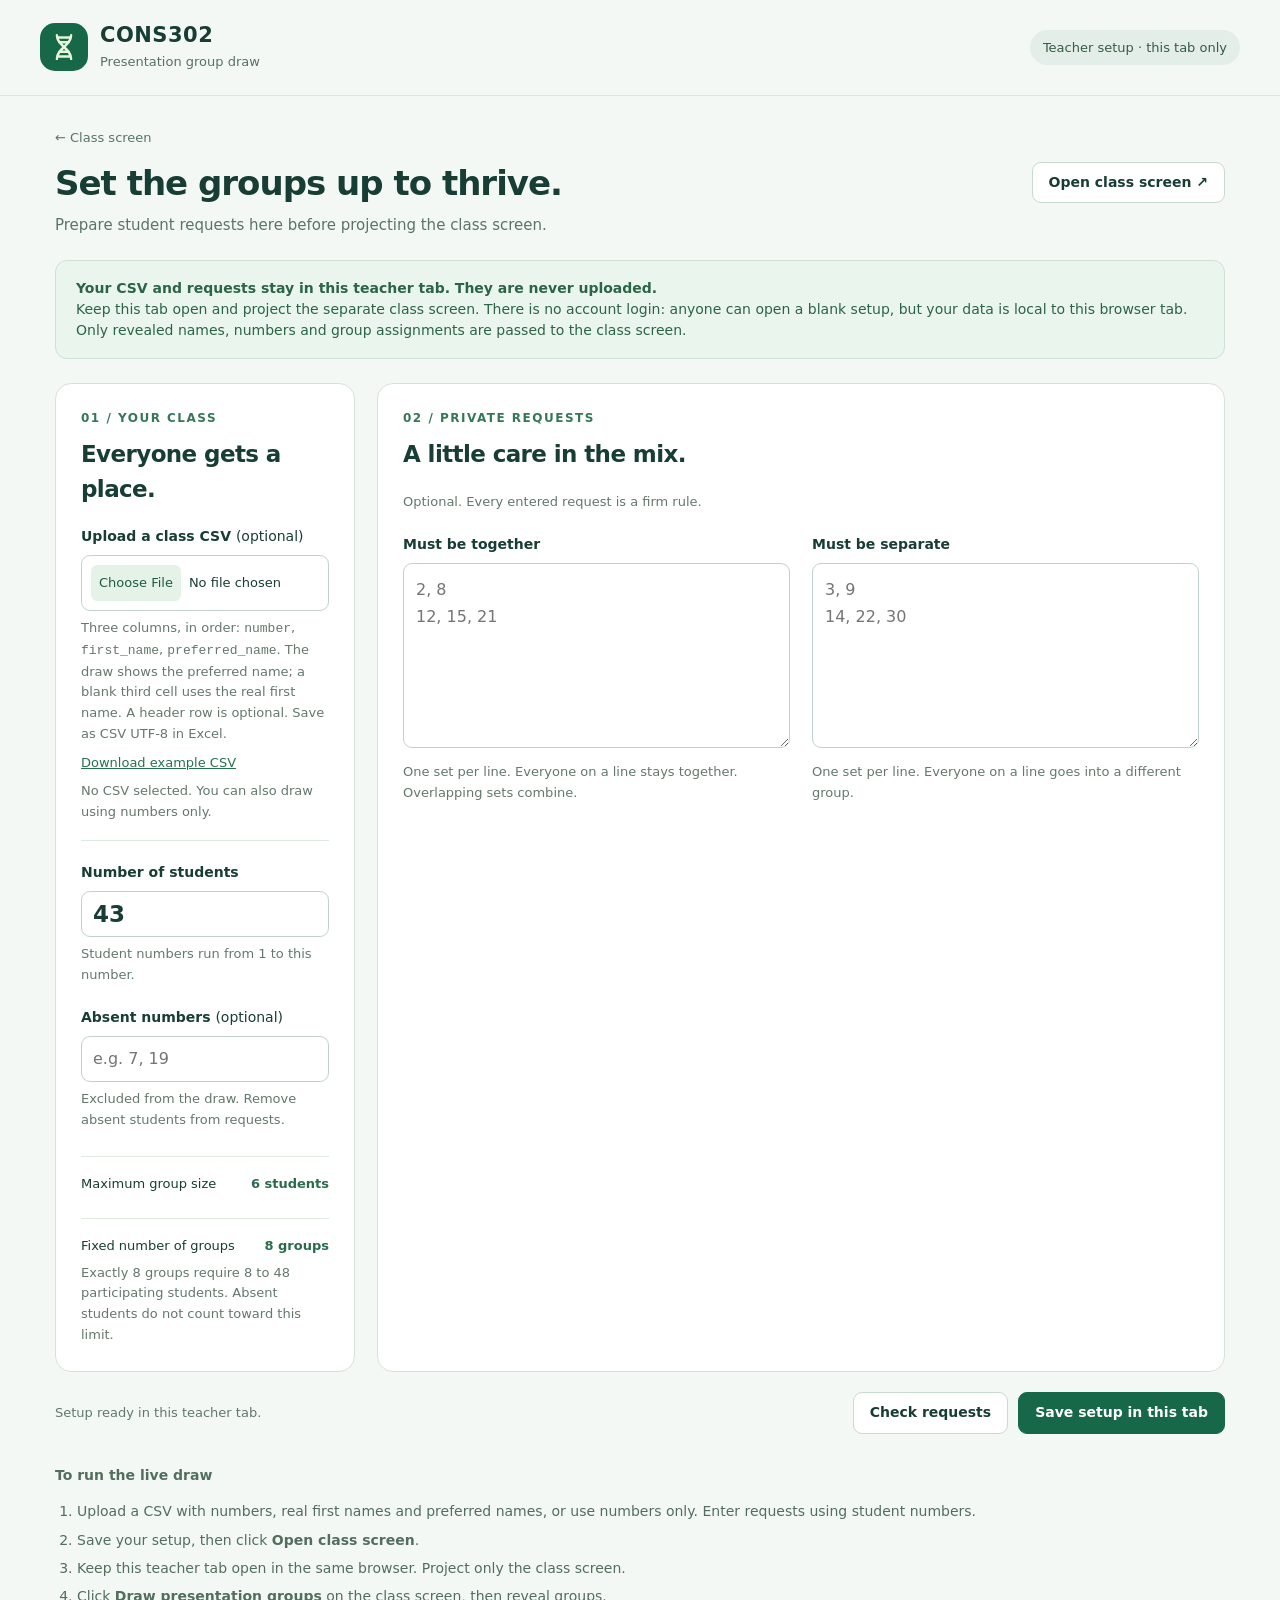
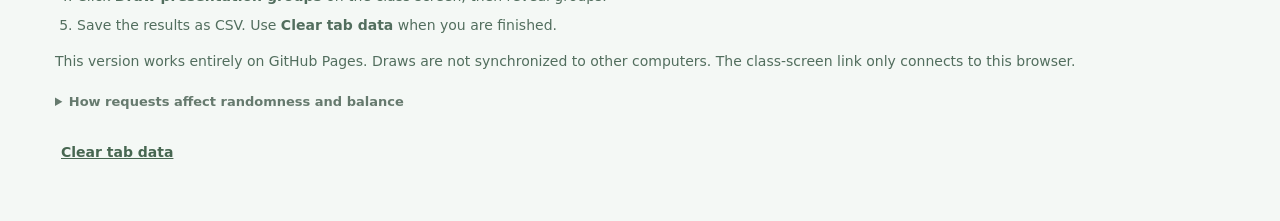
==== commit ee0c1916: "must be 8 groups" ====
--- a/teacher.html
+++ b/teacher.html
@@ -1 +1 @@
-<!doctype html><html lang="en"><head><meta charset="utf-8"><meta name="viewport" content="width=device-width,initial-scale=1"><title>Teacher Setup · CONS302 Presentation Group Draw</title><meta name="robots" content="noindex"><link rel="icon" href="favicon.svg" type="image/svg+xml"><link rel="stylesheet" href="styles.css"><script type="module" src="teacher.js"></script></head><body><header class="site-header"><a href="index.html" class="course-brand"><span class="brand-icon"><img src="favicon.svg" alt=""></span><span><strong>CONS302</strong><small>Presentation group draw</small></span></a><span class="private-badge">Teacher setup · this tab only</span></header><main class="teacher-main"><div class="teacher-heading"><div><a href="index.html" class="back-link">← Class screen</a><h1>Set the groups up to thrive.</h1><p>Prepare student requests here before projecting the class screen.</p></div><a id="open" class="button secondary" href="#" target="_blank" rel="noopener noreferrer" aria-disabled="true">Open class screen ↗</a></div><div class="privacy-note"><p><strong>Your CSV and requests stay in this teacher tab. They are never uploaded.</strong><br>Keep this tab open and project the separate class screen. There is no account login: anyone can open a blank setup, but your data is local to this browser tab. Only revealed names, numbers and group assignments are passed to the class screen.</p></div><div id="error" class="notice error message" role="alert" hidden></div><div id="notice" class="notice success message" role="status" hidden></div><p id="storage-warning" class="offline-warning" hidden></p><div id="locked" class="locked-banner" hidden><div><strong>The current draw is locked.</strong><p id="locked-info"></p></div><div class="result-actions"><button id="download" class="button secondary" hidden>Save current results</button><button id="reset" class="button secondary">Start a new draw</button></div></div><form id="form"><fieldset id="fields" class="teacher-fields"><section class="setup-card"><span class="section-label">01 / YOUR CLASS</span><h2>Everyone gets a place.</h2><div class="csv-upload"><label for="csv-file">Upload a class CSV <span>(optional)</span></label><input id="csv-file" type="file" accept=".csv,text/csv" aria-describedby="csv-help roster-status"><p id="csv-help" class="field-help">Three columns, in order: <code>number</code>, <code>first_name</code>, <code>preferred_name</code>. The draw shows the preferred name; a blank third cell uses the real first name. A header row is optional. Save as CSV UTF-8 in Excel.</p><a class="help-link csv-template" href="roster-template.csv" download>Download example CSV</a><p id="roster-status" class="field-help" role="status"></p><details id="roster-preview" class="roster-preview" hidden><summary>Review imported names</summary><div class="roster-scroll"><table><thead><tr><th scope="col">Number</th><th scope="col">Real first name</th><th scope="col">Display name</th></tr></thead><tbody id="roster-list"></tbody></table></div></details><button id="remove-roster" class="button text" type="button" hidden>Remove names / use numbers only</button></div><label for="count">Number of students</label><input id="count" type="number" min="1" max="100" value="43" required><p id="count-help" class="field-help">Student numbers run from 1 to this number.</p><label for="absent">Absent numbers <span>(optional)</span></label><input id="absent" placeholder="e.g. 7, 19" autocomplete="off"><p class="field-help">Excluded from the draw. Remove absent students from requests.</p><div class="capacity"><span>Maximum group size</span><strong>6 students</strong></div><div class="capacity"><span>Maximum number of groups</span><strong>8 groups</strong></div><p class="field-help">Up to 48 students can participate. Absent students do not count toward this limit.</p></section><section class="setup-card requests-card"><span class="section-label">02 / PRIVATE REQUESTS</span><h2>A little care in the mix.</h2><p class="field-help">Optional. Every entered request is a firm rule.</p><div class="request-columns"><div><label for="together">Must be together</label><textarea id="together" placeholder="2, 8&#10;12, 15, 21" spellcheck="false" autocomplete="off"></textarea><p class="field-help">One set per line. Everyone on a line stays together. Overlapping sets combine.</p></div><div><label for="apart">Must be separate</label><textarea id="apart" placeholder="3, 9&#10;14, 22, 30" spellcheck="false" autocomplete="off"></textarea><p class="field-help">One set per line. Everyone on a line goes into a different group.</p></div></div></section></fieldset><div class="save-bar"><span id="save-status">Ready to prepare your class.</span><div><button id="check" class="button secondary" type="button">Check requests</button><button id="save" class="button" type="submit">Save setup in this tab</button></div></div></form><div class="guide"><p><strong>To run the live draw</strong></p><ol><li>Upload a CSV with numbers, real first names and preferred names, or use numbers only. Enter requests using student numbers.</li><li>Save your setup, then click <strong>Open class screen</strong>.</li><li>Keep this teacher tab open in the same browser. Project only the class screen.</li><li>Click <strong>Draw presentation groups</strong> on the class screen, then reveal groups.</li><li>Save the results as CSV. Use <strong>Clear tab data</strong> when you are finished.</li></ol><p>This version works entirely on GitHub Pages. Draws are not synchronized to other computers. The class-screen link only connects to this browser.</p></div><details class="draw-explanation"><summary>How requests affect randomness and balance</summary><p>The app uses the fewest groups needed, with at most 8 groups and 6 students per group, and first tries to balance their sizes. Sizes may vary to honor requests. With requests, randomized search finds a valid arrangement; it does not give every possible arrangement an equal probability. No rule is silently ignored.</p></details><button id="clear" class="button text" style="margin-top:20px">Clear tab data</button></main><dialog id="confirm-dialog"><h2 id="confirm-title">Start a new draw?</h2><p id="confirm-description"></p><div class="result-actions"><button id="cancel" class="button secondary">Cancel</button><button id="confirm" class="button">Confirm</button></div></dialog><noscript><p class="notice error">Enable JavaScript to use teacher setup.</p></noscript></body></html>
+<!doctype html><html lang="en"><head><meta charset="utf-8"><meta name="viewport" content="width=device-width,initial-scale=1"><title>Teacher Setup · CONS302 Presentation Group Draw</title><meta name="robots" content="noindex"><link rel="icon" href="favicon.svg" type="image/svg+xml"><link rel="stylesheet" href="styles.css"><script type="module" src="teacher.js"></script></head><body><header class="site-header"><a href="index.html" class="course-brand"><span class="brand-icon"><img src="favicon.svg" alt=""></span><span><strong>CONS302</strong><small>Presentation group draw</small></span></a><span class="private-badge">Teacher setup · this tab only</span></header><main class="teacher-main"><div class="teacher-heading"><div><a href="index.html" class="back-link">← Class screen</a><h1>Set the groups up to thrive.</h1><p>Prepare student requests here before projecting the class screen.</p></div><a id="open" class="button secondary" href="#" target="_blank" rel="noopener noreferrer" aria-disabled="true">Open class screen ↗</a></div><div class="privacy-note"><p><strong>Your CSV and requests stay in this teacher tab. They are never uploaded.</strong><br>Keep this tab open and project the separate class screen. There is no account login: anyone can open a blank setup, but your data is local to this browser tab. Only revealed names, numbers and group assignments are passed to the class screen.</p></div><div id="error" class="notice error message" role="alert" hidden></div><div id="notice" class="notice success message" role="status" hidden></div><p id="storage-warning" class="offline-warning" hidden></p><div id="locked" class="locked-banner" hidden><div><strong>The current draw is locked.</strong><p id="locked-info"></p></div><div class="result-actions"><button id="download" class="button secondary" hidden>Save current results</button><button id="reset" class="button secondary">Start a new draw</button></div></div><form id="form"><fieldset id="fields" class="teacher-fields"><section class="setup-card"><span class="section-label">01 / YOUR CLASS</span><h2>Everyone gets a place.</h2><div class="csv-upload"><label for="csv-file">Upload a class CSV <span>(optional)</span></label><input id="csv-file" type="file" accept=".csv,text/csv" aria-describedby="csv-help roster-status"><p id="csv-help" class="field-help">Three columns, in order: <code>number</code>, <code>first_name</code>, <code>preferred_name</code>. The draw shows the preferred name; a blank third cell uses the real first name. A header row is optional. Save as CSV UTF-8 in Excel.</p><a class="help-link csv-template" href="roster-template.csv" download>Download example CSV</a><p id="roster-status" class="field-help" role="status"></p><details id="roster-preview" class="roster-preview" hidden><summary>Review imported names</summary><div class="roster-scroll"><table><thead><tr><th scope="col">Number</th><th scope="col">Real first name</th><th scope="col">Display name</th></tr></thead><tbody id="roster-list"></tbody></table></div></details><button id="remove-roster" class="button text" type="button" hidden>Remove names / use numbers only</button></div><label for="count">Number of students</label><input id="count" type="number" min="1" max="100" value="43" required><p id="count-help" class="field-help">Student numbers run from 1 to this number.</p><label for="absent">Absent numbers <span>(optional)</span></label><input id="absent" placeholder="e.g. 7, 19" autocomplete="off"><p class="field-help">Excluded from the draw. Remove absent students from requests.</p><div class="capacity"><span>Maximum group size</span><strong>6 students</strong></div><div class="capacity"><span>Fixed number of groups</span><strong>8 groups</strong></div><p class="field-help">Exactly 8 groups require 8 to 48 participating students. Absent students do not count toward this limit.</p></section><section class="setup-card requests-card"><span class="section-label">02 / PRIVATE REQUESTS</span><h2>A little care in the mix.</h2><p class="field-help">Optional. Every entered request is a firm rule.</p><div class="request-columns"><div><label for="together">Must be together</label><textarea id="together" placeholder="2, 8&#10;12, 15, 21" spellcheck="false" autocomplete="off"></textarea><p class="field-help">One set per line. Everyone on a line stays together. Overlapping sets combine.</p></div><div><label for="apart">Must be separate</label><textarea id="apart" placeholder="3, 9&#10;14, 22, 30" spellcheck="false" autocomplete="off"></textarea><p class="field-help">One set per line. Everyone on a line goes into a different group.</p></div></div></section></fieldset><div class="save-bar"><span id="save-status">Ready to prepare your class.</span><div><button id="check" class="button secondary" type="button">Check requests</button><button id="save" class="button" type="submit">Save setup in this tab</button></div></div></form><div class="guide"><p><strong>To run the live draw</strong></p><ol><li>Upload a CSV with numbers, real first names and preferred names, or use numbers only. Enter requests using student numbers.</li><li>Save your setup, then click <strong>Open class screen</strong>.</li><li>Keep this teacher tab open in the same browser. Project only the class screen.</li><li>Click <strong>Draw presentation groups</strong> on the class screen, then reveal groups.</li><li>Save the results as CSV. Use <strong>Clear tab data</strong> when you are finished.</li></ol><p>This version works entirely on GitHub Pages. Draws are not synchronized to other computers. The class-screen link only connects to this browser.</p></div><details class="draw-explanation"><summary>How requests affect randomness and balance</summary><p>The app always creates exactly 8 nonempty groups, with at most 6 students per group, and first tries to balance their sizes. Sizes may vary to honor requests. With requests, randomized search finds a valid arrangement; it does not give every possible arrangement an equal probability. No rule is silently ignored.</p></details><button id="clear" class="button text" style="margin-top:20px">Clear tab data</button></main><dialog id="confirm-dialog"><h2 id="confirm-title">Start a new draw?</h2><p id="confirm-description"></p><div class="result-actions"><button id="cancel" class="button secondary">Cancel</button><button id="confirm" class="button">Confirm</button></div></dialog><noscript><p class="notice error">Enable JavaScript to use teacher setup.</p></noscript></body></html>
